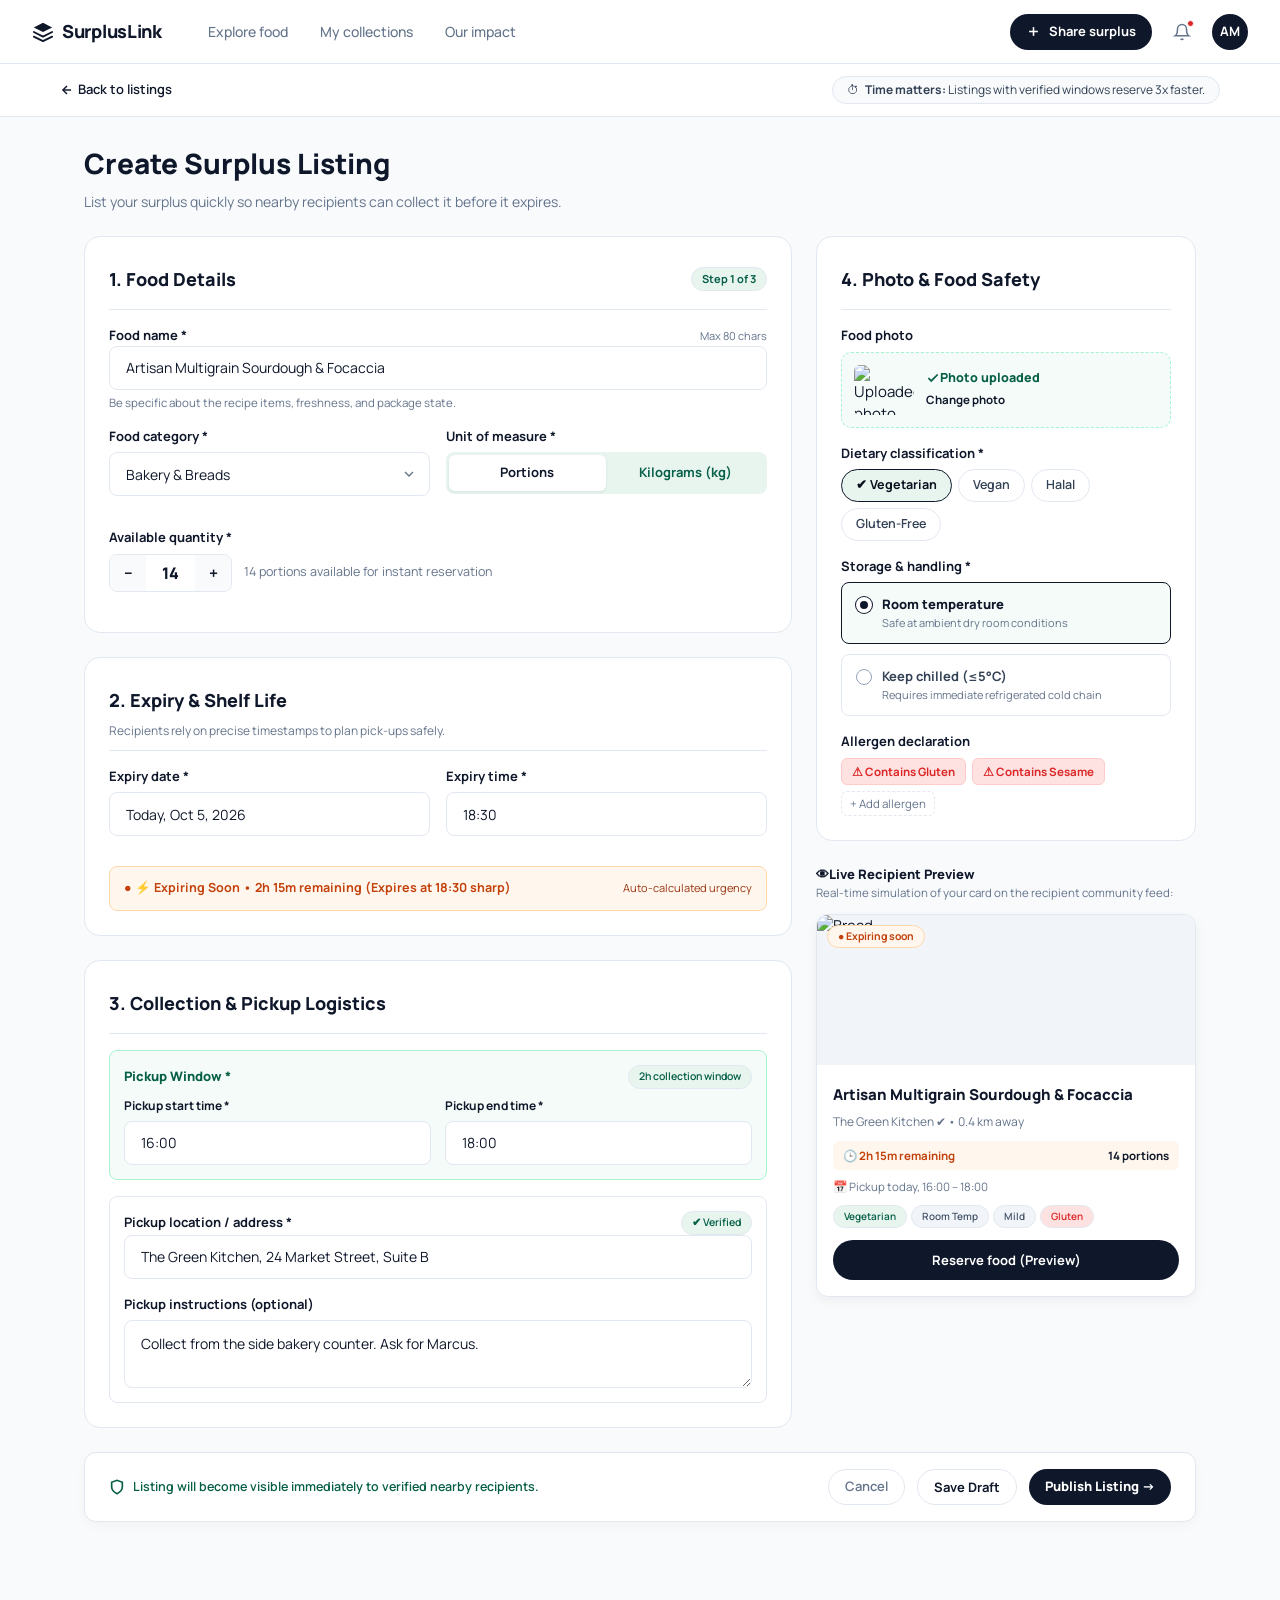
==== create-listing.html @ d0408110 "initial commit" ====
<!DOCTYPE html>
<html lang="en">
<head>
  <meta charset="UTF-8">
  <meta name="viewport" content="width=device-width, initial-scale=1.0">
  <title>Create Surplus Listing – SurplusLink</title>
  <meta name="description" content="List your surplus quickly so nearby recipients can collect it before it expires.">
  <link rel="stylesheet" href="style.css">
  <style>
    .cl-layout {
      display: grid;
      grid-template-columns: 1fr 380px;
      gap: 24px;
      align-items: start;
    }
    .cl-card {
      background: var(--color-surface);
      border: 1px solid var(--color-border);
      border-radius: var(--radius-lg);
      padding: 24px;
      margin-bottom: 24px;
    }
    .cl-toggle-radio,
    .cl-pill-checkbox,
    .cl-radio-input {
      display: none;
    }
    .toggle-group {
      display: inline-flex;
      background: #E8F5EF;
      border-radius: 8px;
      padding: 3px;
      width: 100%;
      gap: 2px;
    }
    .toggle-btn {
      flex: 1;
      border: none;
      background: transparent;
      padding: 8px 12px;
      border-radius: 6px;
      font-size: 13px;
      font-weight: 700;
      color: #065F46;
      cursor: pointer;
      text-align: center;
      transition: all 0.15s ease;
      user-select: none;
      display: inline-block;
    }
    .cl-toggle-radio:checked + .toggle-btn,
    .toggle-btn.active {
      background: #FFFFFF;
      color: #0F172A;
      box-shadow: 0 1px 3px rgba(0,0,0,0.08);
    }
    .stepper-control {
      display: inline-flex;
      align-items: center;
      border: 1px solid var(--color-border);
      border-radius: 8px;
      background: #FFFFFF;
      overflow: hidden;
    }
    .stepper-btn {
      width: 36px;
      height: 36px;
      border: none;
      background: #F8FAFC;
      font-size: 16px;
      font-weight: 700;
      color: #0F172A;
      cursor: pointer;
      display: inline-flex;
      align-items: center;
      justify-content: center;
    }
    .pill-select {
      display: inline-flex;
      align-items: center;
      gap: 4px;
      padding: 6px 14px;
      border-radius: 20px;
      font-size: 12.5px;
      font-weight: 600;
      border: 1px solid var(--color-border);
      background: #FFFFFF;
      color: #334155;
      cursor: pointer;
      transition: all 0.15s ease;
      user-select: none;
    }
    .cl-pill-checkbox:checked + .pill-select,
    .pill-select.active {
      background: #E8F5EF;
      border-color: var(--color-primary);
      color: var(--color-primary-dark);
      font-weight: 700;
    }
    .radio-card {
      border: 1.5px solid var(--color-border);
      border-radius: 8px;
      padding: 12px 14px;
      display: flex;
      align-items: flex-start;
      gap: 10px;
      margin-bottom: 10px;
      cursor: pointer;
      background: #FFFFFF;
      transition: all 0.15s ease;
      user-select: none;
    }
    .radio-card .radio-circle {
      width: 16px;
      height: 16px;
      border-radius: 50%;
      border: 1.5px solid #94A3B8;
      margin-top: 2px;
      transition: all 0.15s ease;
      flex-shrink: 0;
    }
    .cl-radio-input:checked + .radio-card,
    .radio-card.active {
      border-color: var(--color-primary);
      background: #F4FBF8;
    }
    .cl-radio-input:checked + .radio-card .radio-circle {
      background: var(--color-primary);
      border: 4px solid #FFF;
      box-shadow: 0 0 0 1px var(--color-primary);
    }
    .allergen-tag {
      display: inline-flex;
      align-items: center;
      gap: 4px;
      padding: 4px 10px;
      border-radius: 6px;
      font-size: 11.5px;
      font-weight: 700;
      background: #FEE2E2;
      color: #DC2626;
      border: 1px solid #FECACA;
    }
    @media (max-width: 960px) {
      .cl-layout {
        grid-template-columns: 1fr;
      }
    }
  </style>
</head>
<body style="background-color: var(--color-background);">

  <!-- Navbar -->
  <nav class="navbar">
    <a href="explore.html" class="nav-logo">
      <svg width="22" height="22" viewBox="0 0 24 24" fill="none">
        <path d="M12 2L2 7L12 12L22 7L12 2Z" fill="var(--color-primary)"/>
        <path d="M2 17L12 22L22 17" stroke="var(--color-primary)" stroke-width="2" stroke-linecap="round" stroke-linejoin="round"/>
        <path d="M2 12L12 17L22 12" stroke="var(--color-primary)" stroke-width="2" stroke-linecap="round" stroke-linejoin="round"/>
      </svg>
      SurplusLink
    </a>
    <div class="nav-links">
      <a href="explore.html">Explore food</a>
      <a href="reservation.html">My collections</a>
      <a href="analytics.html">Our impact</a>
    </div>
    <div class="nav-actions">
      <a href="create-listing.html" class="btn btn-primary btn-sm">
        <svg width="15" height="15" viewBox="0 0 24 24" fill="none" stroke="currentColor" stroke-width="2.5"><line x1="12" y1="5" x2="12" y2="19"></line><line x1="5" y1="12" x2="19" y2="12"></line></svg>
        Share surplus
      </a>
      <a href="notifications.html" class="nav-icon-btn" title="Notifications">
        <svg width="18" height="18" viewBox="0 0 24 24" fill="none" stroke="currentColor" stroke-width="2"><path d="M18 8A6 6 0 0 0 6 8c0 7-3 9-3 9h18s-3-2-3-9"></path><path d="M13.73 21a2 2 0 0 1-3.46 0"></path></svg>
        <span class="unread-dot"></span>
      </a>
      <a href="profile.html" class="nav-avatar" title="View Profile">AM</a>
    </div>
  </nav>

  <!-- Sub-nav Breadcrumb & Urgency Info -->
  <div style="background: #FFFFFF; border-bottom: 1px solid var(--color-border); padding: 12px 24px;">
    <div class="container" style="padding: 0; display: flex; justify-content: space-between; align-items: center; flex-wrap: wrap; gap: 12px;">
      <a href="explore.html" style="color: var(--color-primary); font-weight: 600; text-decoration: none; font-size: 13px; display: flex; align-items: center; gap: 4px;">
        <svg width="14" height="14" viewBox="0 0 24 24" fill="none" stroke="currentColor" stroke-width="2.5"><line x1="19" y1="12" x2="5" y2="12"></line><polyline points="12 19 5 12 12 5"></polyline></svg>
        Back to listings
      </a>

      <div style="background: #F8FAFC; border: 1px solid var(--color-border); border-radius: 20px; padding: 4px 14px; font-size: 12px; color: #334155; display: flex; align-items: center; gap: 6px;">
        <span>⏱</span>
        <span><strong>Time matters:</strong> Listings with verified windows reserve 3x faster.</span>
      </div>
    </div>
  </div>

  <main class="container" style="padding-top: 24px; padding-bottom: 80px;">

    <!-- Page Header -->
    <div style="margin-bottom: 24px;">
      <h1 style="margin: 0 0 6px 0; font-size: 28px; font-weight: 800; color: #0F172A;">Create Surplus Listing</h1>
      <p class="text-muted" style="margin: 0; font-size: 14px;">
        List your surplus quickly so nearby recipients can collect it before it expires.
      </p>
    </div>

    <div class="cl-layout">
      
      <!-- Left Column: Form Steps 1, 2, 3 -->
      <div class="left-col">
        
        <!-- 1. Food Details -->
        <div class="cl-card">
          <div class="flex justify-between items-center mb-4" style="border-bottom: 1px solid var(--color-border); padding-bottom: 12px;">
            <h2 style="margin: 0; font-size: 18px; font-weight: 800; color: #0F172A;">1. Food Details</h2>
            <span class="badge" style="background: #E8F5EF; color: #065F46; font-size: 11px; font-weight: 700;">Step 1 of 3</span>
          </div>

          <div class="form-group mb-3">
            <div class="flex justify-between items-center mb-1">
              <label class="form-label" style="font-size: 13px; margin: 0;">Food name *</label>
              <span style="font-size: 11px; color: #64748B;">Max 80 chars</span>
            </div>
            <input type="text" class="form-input" value="Artisan Multigrain Sourdough & Focaccia" required>
            <div style="font-size: 11.5px; color: #64748B; margin-top: 4px;">Be specific about the recipe items, freshness, and package state.</div>
          </div>

          <div style="display: grid; grid-template-columns: 1fr 1fr; gap: 16px; margin-bottom: 16px;">
            <div class="form-group">
              <label class="form-label" style="font-size: 13px;">Food category *</label>
              <select class="form-input">
                <option selected>Bakery & Breads</option>
                <option>Prepared Meals</option>
                <option>Fresh Produce</option>
                <option>Dairy & Chilled</option>
              </select>
            </div>

            <div class="form-group">
              <label class="form-label" style="font-size: 13px;">Unit of measure *</label>
              <div class="toggle-group">
                <input type="radio" name="cl_uom" id="uom-portions" class="cl-toggle-radio" checked>
                <label for="uom-portions" class="toggle-btn">Portions</label>
                <input type="radio" name="cl_uom" id="uom-kg" class="cl-toggle-radio">
                <label for="uom-kg" class="toggle-btn">Kilograms (kg)</label>
              </div>
            </div>
          </div>

          <div class="form-group">
            <label class="form-label" style="font-size: 13px;">Available quantity *</label>
            <div class="flex items-center gap-3">
              <div class="stepper-control">
                <button type="button" class="stepper-btn">−</button>
                <span style="font-size: 16px; font-weight: 800; padding: 0 16px; color: #0F172A;">14</span>
                <button type="button" class="stepper-btn">+</button>
              </div>
              <span class="text-muted" style="font-size: 12.5px;">14 portions available for instant reservation</span>
            </div>
          </div>
        </div>

        <!-- 2. Expiry & Shelf Life -->
        <div class="cl-card">
          <div style="border-bottom: 1px solid var(--color-border); padding-bottom: 10px; margin-bottom: 16px;">
            <h2 style="margin: 0 0 4px 0; font-size: 18px; font-weight: 800; color: #0F172A;">2. Expiry & Shelf Life</h2>
            <div class="text-muted" style="font-size: 12px;">Recipients rely on precise timestamps to plan pick-ups safely.</div>
          </div>

          <div style="display: grid; grid-template-columns: 1fr 1fr; gap: 16px; margin-bottom: 14px;">
            <div class="form-group">
              <label class="form-label" style="font-size: 13px;">Expiry date *</label>
              <input type="text" class="form-input" value="Today, Oct 5, 2026">
            </div>

            <div class="form-group">
              <label class="form-label" style="font-size: 13px;">Expiry time *</label>
              <input type="text" class="form-input" value="18:30">
            </div>
          </div>

          <!-- Urgency Banner -->
          <div style="background: #FFF7ED; border: 1px solid #FED7AA; border-radius: 8px; padding: 12px 14px; display: flex; justify-content: space-between; align-items: center; flex-wrap: wrap; gap: 8px; font-size: 12.5px;">
            <div class="flex items-center gap-2" style="color: #C2410C; font-weight: 700;">
              <span>● ⚡ Expiring Soon • 2h 15m remaining (Expires at 18:30 sharp)</span>
            </div>
            <span style="font-size: 11px; color: #9A3412;">Auto-calculated urgency</span>
          </div>
        </div>

        <!-- 3. Collection & Pickup Logistics -->
        <div class="cl-card">
          <div style="border-bottom: 1px solid var(--color-border); padding-bottom: 12px; margin-bottom: 16px;">
            <h2 style="margin: 0; font-size: 18px; font-weight: 800; color: #0F172A;">3. Collection & Pickup Logistics</h2>
          </div>

          <!-- Pickup window box -->
          <div style="background: #F4FBF8; border: 1px solid #A7F3D0; border-radius: 8px; padding: 14px; margin-bottom: 16px;">
            <div class="flex justify-between items-center mb-2">
              <label class="form-label" style="font-size: 13px; color: #065F46; font-weight: 800; margin: 0;">Pickup Window *</label>
              <span class="badge" style="background: #E8F5EF; color: #065F46; font-size: 10.5px;">2h collection window</span>
            </div>
            <div style="display: grid; grid-template-columns: 1fr 1fr; gap: 14px;">
              <div class="form-group" style="margin: 0;">
                <label class="form-label" style="font-size: 12px;">Pickup start time *</label>
                <input type="text" class="form-input" value="16:00" style="background: #FFF;">
              </div>
              <div class="form-group" style="margin: 0;">
                <label class="form-label" style="font-size: 12px;">Pickup end time *</label>
                <input type="text" class="form-input" value="18:00" style="background: #FFF;">
              </div>
            </div>
          </div>

          <!-- Address & Notes -->
          <div style="border: 1px solid var(--color-border); border-radius: 8px; padding: 14px;">
            <div class="form-group mb-3">
              <div class="flex justify-between items-center mb-1">
                <label class="form-label" style="font-size: 13px; margin: 0;">Pickup location / address *</label>
                <span class="badge" style="background: #E8F5EF; color: #065F46; font-size: 10.5px;">✔ Verified</span>
              </div>
              <input type="text" class="form-input" value="The Green Kitchen, 24 Market Street, Suite B" required>
            </div>

            <div class="form-group" style="margin: 0;">
              <label class="form-label" style="font-size: 13px;">Pickup instructions (optional)</label>
              <textarea class="form-input" rows="2">Collect from the side bakery counter. Ask for Marcus.</textarea>
            </div>
          </div>
        </div>

      </div>

      <!-- Right Column: Step 4 Photo & Safety & Live Preview -->
      <div class="right-col">
        
        <!-- 4. Photo & Food Safety -->
        <div class="cl-card">
          <h2 style="margin: 0 0 16px 0; font-size: 18px; font-weight: 800; color: #0F172A; border-bottom: 1px solid var(--color-border); padding-bottom: 12px;">
            4. Photo & Food Safety
          </h2>

          <div class="form-group mb-4">
            <label class="form-label" style="font-size: 13px;">Food photo</label>
            <div style="background: #F4FBF8; border: 1.5px dashed #A7F3D0; border-radius: 10px; padding: 12px; display: flex; align-items: center; gap: 12px;">
              <img src="assets/images/food_sourdough.png" alt="Uploaded photo" style="width: 60px; height: 50px; border-radius: 6px; object-fit: cover;">
              <div>
                <div class="flex items-center gap-1.5" style="font-size: 12.5px; font-weight: 800; color: #065F46;">
                  <svg width="14" height="14" viewBox="0 0 24 24" fill="none" stroke="currentColor" stroke-width="3"><polyline points="20 6 9 17 4 12"></polyline></svg>
                  Photo uploaded
                </div>
                <a href="#" style="font-size: 11.5px; color: var(--color-primary); font-weight: 700; text-decoration: none;">Change photo</a>
              </div>
            </div>
          </div>

          <div class="form-group mb-4">
            <label class="form-label" style="font-size: 13px;">Dietary classification *</label>
            <div style="display: flex; flex-wrap: wrap; gap: 6px;">
              <input type="checkbox" id="cl-diet-veg" class="cl-pill-checkbox" checked>
              <label for="cl-diet-veg" class="pill-select">✔ Vegetarian</label>

              <input type="checkbox" id="cl-diet-vegan" class="cl-pill-checkbox">
              <label for="cl-diet-vegan" class="pill-select">Vegan</label>

              <input type="checkbox" id="cl-diet-halal" class="cl-pill-checkbox">
              <label for="cl-diet-halal" class="pill-select">Halal</label>

              <input type="checkbox" id="cl-diet-gf" class="cl-pill-checkbox">
              <label for="cl-diet-gf" class="pill-select">Gluten-Free</label>
            </div>
          </div>

          <div class="form-group mb-4">
            <label class="form-label" style="font-size: 13px;">Storage & handling *</label>
            <input type="radio" name="cl_storage" id="storage-room" class="cl-radio-input" checked>
            <label for="storage-room" class="radio-card">
              <div class="radio-circle"></div>
              <div>
                <div style="font-size: 13px; font-weight: 800; color: #0F172A;">Room temperature</div>
                <div style="font-size: 11px; color: #64748B;">Safe at ambient dry room conditions</div>
              </div>
            </label>

            <input type="radio" name="cl_storage" id="storage-chilled" class="cl-radio-input">
            <label for="storage-chilled" class="radio-card">
              <div class="radio-circle"></div>
              <div>
                <div style="font-size: 13px; font-weight: 700; color: #334155;">Keep chilled (≤5°C)</div>
                <div style="font-size: 11px; color: #64748B;">Requires immediate refrigerated cold chain</div>
              </div>
            </label>
          </div>

          <div class="form-group" style="margin: 0;">
            <label class="form-label" style="font-size: 13px;">Allergen declaration</label>
            <div style="display: flex; flex-wrap: wrap; gap: 6px;">
              <span class="allergen-tag">⚠ Contains Gluten</span>
              <span class="allergen-tag">⚠ Contains Sesame</span>
              <button type="button" style="border: 1px dashed var(--color-border); background: #FFF; font-size: 11.5px; padding: 4px 8px; border-radius: 6px; cursor: pointer; color: #64748B;">+ Add allergen</button>
            </div>
          </div>
        </div>

        <!-- Live Recipient Preview -->
        <div style="margin-bottom: 24px;">
          <div class="flex items-center gap-1.5 mb-1" style="font-size: 13px; font-weight: 800; color: #0F172A;">
            <span>👁</span> Live Recipient Preview
          </div>
          <p class="text-muted" style="margin: 0 0 12px 0; font-size: 11.5px;">
            Real-time simulation of your card on the recipient community feed:
          </p>

          <!-- Listing card preview -->
          <div class="card" style="border: 1px solid var(--color-border); border-radius: 12px; overflow: hidden; background: #FFFFFF; box-shadow: 0 4px 12px rgba(0,0,0,0.05);">
            <div style="position: relative; height: 150px; background: #F1F5F9;">
              <img src="assets/images/food_sourdough.png" alt="Bread" style="width: 100%; height: 100%; object-fit: cover;">
              <span class="badge" style="position: absolute; top: 10px; left: 10px; background: #FFF7ED; color: #C2410C; border: 1px solid #FED7AA; font-weight: 700; font-size: 10.5px;">
                ● Expiring soon
              </span>
            </div>

            <div style="padding: 16px;">
              <h3 style="margin: 0 0 4px 0; font-size: 15px; font-weight: 800; color: #0F172A;">Artisan Multigrain Sourdough & Focaccia</h3>
              <div class="text-muted" style="font-size: 12px; margin-bottom: 10px;">The Green Kitchen ✔ • 0.4 km away</div>

              <div style="background: #FFF7ED; border-radius: 6px; padding: 6px 10px; display: flex; justify-content: space-between; align-items: center; font-size: 11.5px; margin-bottom: 8px;">
                <span style="color: #C2410C; font-weight: 700;">🕒 2h 15m remaining</span>
                <strong style="color: #0F172A;">14 portions</strong>
              </div>

              <div style="font-size: 11.5px; color: #64748B; margin-bottom: 10px;">
                📅 Pickup today, 16:00 – 18:00
              </div>

              <div style="display: flex; gap: 4px; flex-wrap: wrap; margin-bottom: 12px;">
                <span class="badge" style="background: #E8F5EF; color: #065F46; font-size: 10px;">Vegetarian</span>
                <span class="badge" style="background: #F1F5F9; color: #475569; font-size: 10px;">Room Temp</span>
                <span class="badge" style="background: #F1F5F9; color: #475569; font-size: 10px;">Mild</span>
                <span class="badge" style="background: #FEE2E2; color: #DC2626; font-size: 10px;">Gluten</span>
              </div>

              <button class="btn btn-primary" style="width: 100%; font-size: 13px; padding: 10px; justify-content: center;" disabled>
                Reserve food (Preview)
              </button>
            </div>
          </div>
        </div>

      </div>
    </div>

    <!-- Bottom Action Bar -->
    <div style="background: #FFFFFF; border: 1px solid var(--color-border); border-radius: 12px; padding: 16px 24px; display: flex; justify-content: space-between; align-items: center; flex-wrap: wrap; gap: 16px; box-shadow: 0 4px 12px rgba(0,0,0,0.03);">
      <div class="flex items-center gap-2" style="font-size: 12.5px; color: #065F46; font-weight: 600;">
        <svg width="16" height="16" viewBox="0 0 24 24" fill="none" stroke="currentColor" stroke-width="2.5"><path d="M12 22s8-4 8-10V5l-8-3-8 3v7c0 6 8 10 8 10z"></path></svg>
        Listing will become visible immediately to verified nearby recipients.
      </div>

      <div class="flex gap-3">
        <a href="explore.html" class="btn btn-outline btn-sm" style="border-color: var(--color-border); color: #64748B; font-weight: 600; text-decoration: none;">
          Cancel
        </a>
        <button type="button" class="btn btn-outline btn-sm" style="border-color: var(--color-border); color: #0F172A; font-weight: 700;">
          Save Draft
        </button>
        <a href="listing-details.html" class="btn btn-primary btn-sm" style="font-weight: 800; text-decoration: none;">
          Publish Listing →
        </a>
      </div>
    </div>

  </main>

  <!-- Mobile Bottom Nav -->
  <div class="mobile-nav">
    <a href="explore.html" class="mobile-nav-item">
      <svg width="22" height="22" viewBox="0 0 24 24" fill="none" stroke="currentColor" stroke-width="2"><circle cx="12" cy="12" r="10"></circle><polygon points="16.24 7.76 14.12 14.12 7.76 16.24 9.88 9.88 16.24 7.76"></polygon></svg>
      <span>Explore</span>
    </a>
    <a href="reservation.html" class="mobile-nav-item">
      <svg width="22" height="22" viewBox="0 0 24 24" fill="none" stroke="currentColor" stroke-width="2"><path d="M21 16V8a2 2 0 0 0-1-1.73l-7-4a2 2 0 0 0-2 0l-7 4A2 2 0 0 0 3 8v8a2 2 0 0 0 1 1.73l7 4a2 2 0 0 0 2 0l7-4A2 2 0 0 0 21 16z"></path></svg>
      <span>Collections</span>
    </a>
    <a href="analytics.html" class="mobile-nav-item">
      <svg width="22" height="22" viewBox="0 0 24 24" fill="none" stroke="currentColor" stroke-width="2"><path d="M21.21 15.89A10 10 0 1 1 8 2.83"></path><path d="M22 12A10 10 0 0 0 12 2v10z"></path></svg>
      <span>Impact</span>
    </a>
    <a href="profile.html" class="mobile-nav-item">
      <svg width="22" height="22" viewBox="0 0 24 24" fill="none" stroke="currentColor" stroke-width="2"><path d="M20 21v-2a4 4 0 0 0-4-4H8a4 4 0 0 0-4 4v2"></path><circle cx="12" cy="7" r="4"></circle></svg>
      <span>Profile</span>
    </a>
  </div>

</body>
</html>
---- style.css ----
@import url('https://fonts.googleapis.com/css2?family=Manrope:wght@400;500;600;700;800&display=swap');

:root {
  /* Primary Action & Brand Color: Navy Blue */
  --color-primary: #0F172A;
  --color-primary-dark: #0A0F1D;
  --color-primary-light: #1E293B;
  --color-primary-subtle: #F1F5F9;
  --color-navy: #0F172A;
  --color-navy-hover: #1E293B;
  --color-navy-light: #F8FAFC;
  --color-nav-active-bg: #E2E8F0;

  /* Secondary Sustainability & Food Rescue Accents: Green & Teal */
  --color-green: #176B4D;
  --color-dark-green: #0D4D38;
  --color-teal: #0D9488;
  --color-success: #16A34A;
  --color-success-bg: #E8F5EF;
  --color-success-border: #A7F3D0;

  /* Warnings & Urgency */
  --color-warning: #D97A00;
  --color-warning-bg: #FEF6ED;
  --color-warning-border: #FED7AA;
  --color-critical: #DC2626;
  --color-critical-bg: #FEF2F2;

  /* Neutrals & Surfaces */
  --color-background: #F8FAFC;
  --color-surface: #FFFFFF;
  --color-text: #0F172A;
  --color-muted: #64748B;
  --color-border: #E2E8F0;

  /* Typography */
  --font-family: 'Manrope', sans-serif;
  --text-display: 800 48px/56px var(--font-family);
  --text-h1: 700 36px/44px var(--font-family);
  --text-h2: 700 28px/36px var(--font-family);
  --text-h3: 600 20px/28px var(--font-family);
  --text-body: 400 15px/22px var(--font-family);
  --text-small: 400 13px/18px var(--font-family);
  --text-caption: 500 11px/15px var(--font-family);
  --text-button: 600 14px/20px var(--font-family);

  /* Spacing */
  --spacing-1: 4px;
  --spacing-2: 8px;
  --spacing-3: 12px;
  --spacing-4: 16px;
  --spacing-6: 24px;
  --spacing-8: 32px;
  --spacing-10: 40px;
  --spacing-12: 48px;
  --spacing-16: 64px;

  /* Radius */
  --radius-xs: 4px;
  --radius-sm: 8px;
  --radius-md: 12px;
  --radius-lg: 16px;
  --radius-xl: 24px;
  --radius-pill: 9999px;

  /* Shadows */
  --shadow-sm: 0 1px 3px rgba(15, 23, 42, 0.05), 0 1px 2px rgba(15, 23, 42, 0.03);
  --shadow-md: 0 4px 12px rgba(15, 23, 42, 0.08);
  --shadow-lg: 0 8px 24px rgba(15, 23, 42, 0.12);
}

/* ============================
   RESET
   ============================ */
*, *::before, *::after {
  margin: 0;
  padding: 0;
  box-sizing: border-box;
}

html { scroll-behavior: smooth; }

body {
  font-family: var(--font-family);
  font-size: 15px;
  line-height: 1.5;
  color: var(--color-text);
  background-color: var(--color-background);
  -webkit-font-smoothing: antialiased;
  -moz-osx-font-smoothing: grayscale;
}

h1 { font: var(--text-h1); margin-bottom: var(--spacing-4); color: var(--color-text); }
h2 { font: var(--text-h2); margin-bottom: var(--spacing-3); color: var(--color-text); }
h3 { font: var(--text-h3); margin-bottom: var(--spacing-2); color: var(--color-text); }
p  { margin-bottom: var(--spacing-4); }

a {
  color: inherit;
  text-decoration: none;
  transition: color 0.15s ease;
}

ul { list-style: none; }

img {
  max-width: 100%;
  height: auto;
  display: block;
}

button { font-family: var(--font-family); cursor: pointer; }

/* ============================
   LAYOUT
   ============================ */
.container {
  width: 100%;
  max-width: 1160px;
  margin: 0 auto;
  padding: 0 var(--spacing-6);
}

/* ============================
   NAVBAR
   ============================ */
.navbar {
  position: sticky;
  top: 0;
  z-index: 200;
  background-color: var(--color-surface);
  height: 64px;
  display: flex;
  align-items: center;
  padding: 0 var(--spacing-8);
  border-bottom: 1px solid var(--color-border);
  gap: var(--spacing-8);
}

.nav-logo {
  display: flex;
  align-items: center;
  gap: 8px;
  font-size: 18px;
  font-weight: 800;
  color: var(--color-text);
  letter-spacing: -0.3px;
  flex-shrink: 0;
  text-decoration: none;
}

.nav-logo svg {
  color: var(--color-primary);
}

.nav-links {
  display: flex;
  align-items: center;
  gap: 4px;
  flex: 1;
  justify-content: flex-start;
}

.nav-links a {
  padding: 6px 14px;
  border-radius: var(--radius-pill);
  font-size: 14px;
  font-weight: 500;
  color: var(--color-muted);
  transition: all 0.15s ease;
  white-space: nowrap;
}

.nav-links a:hover {
  color: var(--color-text);
  background-color: #F1F5F9;
}

.nav-links a.active {
  background-color: var(--color-nav-active-bg);
  color: var(--color-primary);
  font-weight: 700;
}

.nav-actions {
  display: flex;
  align-items: center;
  gap: var(--spacing-3);
  flex-shrink: 0;
}

.nav-icon-btn {
  width: 36px;
  height: 36px;
  border-radius: 50%;
  display: flex;
  align-items: center;
  justify-content: center;
  color: var(--color-muted);
  position: relative;
  border: none;
  background: transparent;
  cursor: pointer;
  transition: background 0.15s;
  text-decoration: none;
}

.nav-icon-btn:hover { background: #F1F5F9; }

.unread-dot, .nav-badge {
  position: absolute;
  top: 6px;
  right: 6px;
  width: 7px;
  height: 7px;
  background: var(--color-critical);
  border: 1.5px solid white;
  border-radius: 50%;
}

.nav-avatar {
  width: 36px;
  height: 36px;
  border-radius: 50%;
  background-color: var(--color-primary);
  color: white;
  font-size: 13px;
  font-weight: 700;
  display: flex;
  align-items: center;
  justify-content: center;
  cursor: pointer;
  flex-shrink: 0;
  text-decoration: none;
}

/* ============================
   MOBILE BOTTOM NAV
   ============================ */
.mobile-nav {
  display: none;
  position: fixed;
  bottom: 0;
  left: 0;
  right: 0;
  background-color: var(--color-surface);
  border-top: 1px solid var(--color-border);
  padding: 8px 0 12px;
  justify-content: space-around;
  z-index: 300;
}

.mobile-nav-item {
  display: flex;
  flex-direction: column;
  align-items: center;
  gap: 4px;
  color: var(--color-muted);
  font-size: 11px;
  font-weight: 500;
  padding: 0 16px;
  text-decoration: none;
}

.mobile-nav-item.active {
  color: var(--color-primary);
  font-weight: 700;
}

.mobile-nav-item svg {
  width: 22px;
  height: 22px;
}

/* ============================
   BUTTONS
   ============================ */
.btn {
  display: inline-flex;
  align-items: center;
  justify-content: center;
  gap: var(--spacing-2);
  padding: 0 var(--spacing-6);
  height: 40px;
  border-radius: var(--radius-pill);
  font-family: var(--font-family);
  font-size: 14px;
  font-weight: 700;
  cursor: pointer;
  border: none;
  transition: all 0.18s ease;
  white-space: nowrap;
  text-decoration: none;
}

.btn-sm {
  height: 36px;
  padding: 0 var(--spacing-4);
  font-size: 13px;
}

.btn-primary {
  background-color: var(--color-primary);
  color: #FFFFFF;
}
.btn-primary:hover {
  background-color: var(--color-primary-light);
  color: #FFFFFF;
}

.btn-secondary {
  background-color: var(--color-primary);
  color: #FFFFFF;
}
.btn-secondary:hover {
  background-color: var(--color-primary-light);
}

.btn-outline {
  background-color: var(--color-surface);
  color: var(--color-text);
  border: 1px solid var(--color-border);
}
.btn-outline:hover {
  background-color: #F8FAFC;
}

.btn-warning {
  background-color: var(--color-warning);
  color: white;
}
.btn-warning:hover { filter: brightness(0.92); }

.btn-critical {
  background-color: var(--color-critical);
  color: white;
}
.btn-critical:hover { filter: brightness(0.92); }

.btn-ghost {
  background: transparent;
  color: var(--color-primary);
  border: 1px solid transparent;
}
.btn-ghost:hover { background: #F1F5F9; }

/* ============================
   BADGES / TAGS
   ============================ */
.badge {
  display: inline-flex;
  align-items: center;
  gap: var(--spacing-1);
  padding: 3px 10px;
  border-radius: var(--radius-pill);
  font-size: 12px;
  font-weight: 600;
  background-color: #F1F5F9;
  border: 1px solid var(--color-border);
  color: var(--color-muted);
  white-space: nowrap;
}

.badge-success {
  background: var(--color-success-bg);
  color: #065F46;
  border-color: var(--color-success-border);
}

.badge-warning {
  background: var(--color-warning-bg);
  color: var(--color-warning);
  border-color: var(--color-warning-border);
}

.badge-critical {
  background: var(--color-critical-bg);
  color: var(--color-critical);
  border-color: #FECACA;
}

.badge-dot {
  width: 7px;
  height: 7px;
  border-radius: 50%;
  display: inline-block;
}
.badge-success .badge-dot { background: var(--color-success); }
.badge-warning .badge-dot { background: var(--color-warning-border); }
.badge-critical .badge-dot { background: var(--color-critical); }

/* ============================
   INPUTS & FORMS
   ============================ */
.form-group {
  margin-bottom: var(--spacing-4);
}

.form-label, .input-label {
  display: block;
  font-size: 13px;
  font-weight: 700;
  color: var(--color-text);
  margin-bottom: 6px;
}

.form-input, .input-field {
  width: 100%;
  height: 44px;
  padding: 0 var(--spacing-4);
  border: 1.5px solid var(--color-border);
  border-radius: var(--radius-sm);
  font-family: var(--font-family);
  font-size: 14px;
  color: var(--color-text);
  background-color: var(--color-surface);
  outline: none;
  transition: all 0.15s ease;
  display: flex;
  align-items: center;
}

.form-input:focus, .input-field:focus {
  border-color: var(--color-primary);
  box-shadow: 0 0 0 3px rgba(15, 23, 42, 0.08);
}

textarea.form-input, textarea.input-field {
  height: auto;
  padding: 12px var(--spacing-4);
  resize: vertical;
  display: block;
  line-height: 1.5;
}

select.form-input, select.input-field {
  appearance: none;
  background-image: url("data:image/svg+xml,%3Csvg width='16' height='16' viewBox='0 0 24 24' fill='none' stroke='%2364748B' stroke-width='2' xmlns='http://www.w3.org/2000/svg'%3E%3Cpolyline points='6 9 12 15 18 9'/%3E%3C/svg%3E");
  background-repeat: no-repeat;
  background-position: right 12px center;
  cursor: pointer;
}

.search-bar {
  display: flex;
  align-items: center;
  background-color: var(--color-surface);
  border: 1px solid var(--color-border);
  border-radius: var(--radius-sm);
  padding: 0 var(--spacing-4);
  height: 44px;
  gap: var(--spacing-2);
}

.search-bar input {
  flex: 1;
  border: none;
  outline: none;
  font-family: var(--font-family);
  font-size: 14px;
  color: var(--color-text);
  background: transparent;
}

.search-bar input::placeholder { color: var(--color-muted); }

/* ============================
   CARDS
   ============================ */
.card {
  background-color: var(--color-surface);
  border: 1px solid var(--color-border);
  border-radius: var(--radius-lg);
  overflow: hidden;
}

.card-body {
  padding: var(--spacing-6);
}

/* ============================
   FOOD LISTING CARDS
   ============================ */
.listing-card {
  background: var(--color-surface);
  border: 1px solid var(--color-border);
  border-radius: var(--radius-lg);
  overflow: hidden;
  display: flex;
  flex-direction: column;
  box-shadow: var(--shadow-sm);
  transition: box-shadow 0.2s ease;
}

.listing-card:hover {
  box-shadow: var(--shadow-md);
}

.listing-card.critical-card {
  border: 1.5px solid #FFAAAA;
}

.listing-card.expired-card {
  opacity: 0.65;
}

.listing-card__image {
  position: relative;
  height: 190px;
  overflow: hidden;
  background: #E2E8F0;
}

.listing-card__image img {
  width: 100%;
  height: 100%;
  object-fit: cover;
}

.listing-card__badge {
  position: absolute;
  top: 12px;
  left: 12px;
}

.listing-card__body {
  padding: 16px;
  flex: 1;
  display: flex;
  flex-direction: column;
}

.listing-card__title {
  font-size: 17px;
  font-weight: 800;
  color: var(--color-text);
  margin-bottom: 12px;
  line-height: 1.35;
}

.listing-card__urgency {
  border-radius: var(--radius-sm);
  padding: 10px 14px;
  display: flex;
  justify-content: space-between;
  align-items: center;
  margin-bottom: 12px;
}

.listing-card__urgency.warning {
  background: var(--color-warning-bg);
  border: 1px solid var(--color-warning-border);
}

.listing-card__urgency.critical {
  background: var(--color-critical-bg);
  border: 1px solid #FECACA;
}

.listing-card__urgency.available {
  background: var(--color-success-bg);
  border: 1px solid var(--color-success-border);
}

.listing-card__urgency.expired {
  background: #F1F5F9;
  border: 1px solid var(--color-border);
}

.urgency-label {
  font-size: 9.5px;
  font-weight: 800;
  letter-spacing: 0.8px;
  text-transform: uppercase;
  margin-bottom: 2px;
}

.urgency-time {
  font-size: 16px;
  font-weight: 800;
}

.urgency-portions {
  font-size: 13px;
  font-weight: 700;
  padding: 3px 10px;
  border-radius: var(--radius-pill);
  background: white;
  border: 1px solid;
  white-space: nowrap;
}

.listing-card__meta {
  font-size: 13px;
  color: var(--color-muted);
  margin-bottom: 4px;
  display: flex;
  align-items: center;
  gap: 6px;
}

.listing-card__tags {
  display: flex;
  flex-wrap: wrap;
  gap: 6px;
  margin: 10px 0 14px;
}

.listing-card__tag {
  font-size: 11px;
  font-weight: 600;
  padding: 3px 9px;
  border-radius: var(--radius-pill);
  background: #F1F5F9;
  color: var(--color-muted);
  border: 1px solid var(--color-border);
}

/* ============================
   GRID
   ============================ */
.grid-listings {
  display: grid;
  grid-template-columns: repeat(3, 1fr);
  gap: var(--spacing-6);
  margin-bottom: var(--spacing-8);
}

/* ============================
   FEED LAYOUT
   ============================ */
.feed-layout {
  display: grid;
  grid-template-columns: 280px 1fr;
  gap: var(--spacing-8);
  align-items: start;
}

/* ============================
   FILTER PANEL
   ============================ */
.filter-panel {
  background: var(--color-surface);
  border: 1px solid var(--color-border);
  border-radius: var(--radius-lg);
  padding: 20px;
  position: sticky;
  top: 80px;
}

.filter-section {
  padding-bottom: 18px;
  margin-bottom: 18px;
  border-bottom: 1px solid var(--color-border);
}
.filter-section:last-child {
  border-bottom: none;
  padding-bottom: 0;
  margin-bottom: 0;
}

.filter-title {
  font-size: 13px;
  font-weight: 800;
  color: var(--color-text);
  margin-bottom: 10px;
  text-transform: uppercase;
  letter-spacing: 0.5px;
}

.filter-option {
  display: flex;
  align-items: center;
  gap: 8px;
  margin-bottom: 8px;
  font-size: 13.5px;
  color: var(--color-text);
  cursor: pointer;
}

.filter-option input[type="checkbox"],
.filter-option input[type="radio"] {
  accent-color: var(--color-primary);
  width: 15px;
  height: 15px;
  cursor: pointer;
}

/* ============================
   HELPERS & UTILITIES
   ============================ */
.flex { display: flex; }
.items-center { align-items: center; }
.items-start { align-items: flex-start; }
.justify-between { justify-content: space-between; }
.justify-center { justify-content: center; }
.gap-1 { gap: var(--spacing-1); }
.gap-2 { gap: var(--spacing-2); }
.gap-3 { gap: var(--spacing-3); }
.gap-4 { gap: var(--spacing-4); }
.gap-6 { gap: var(--spacing-6); }

.mt-2 { margin-top: var(--spacing-2); }
.mt-4 { margin-top: var(--spacing-4); }
.mt-6 { margin-top: var(--spacing-6); }
.mt-8 { margin-top: var(--spacing-8); }
.mb-2 { margin-bottom: var(--spacing-2); }
.mb-4 { margin-bottom: var(--spacing-4); }
.mb-6 { margin-bottom: var(--spacing-6); }
.mb-8 { margin-bottom: var(--spacing-8); }

.text-muted { color: var(--color-muted); }
.text-small { font-size: 13px; }

/* ============================
   RESPONSIVE MEDIA QUERIES
   ============================ */
@media (max-width: 1024px) {
  .grid-listings {
    grid-template-columns: repeat(2, 1fr);
  }
}

@media (max-width: 860px) {
  .feed-layout {
    grid-template-columns: 1fr;
  }
  .filter-panel {
    display: none;
  }
  .navbar {
    padding: 0 var(--spacing-4);
  }
  .nav-links {
    display: none;
  }
  .mobile-nav {
    display: flex;
  }
}

@media (max-width: 600px) {
  .grid-listings {
    grid-template-columns: 1fr;
  }
  .container {
    padding: 0 var(--spacing-4);
  }
}
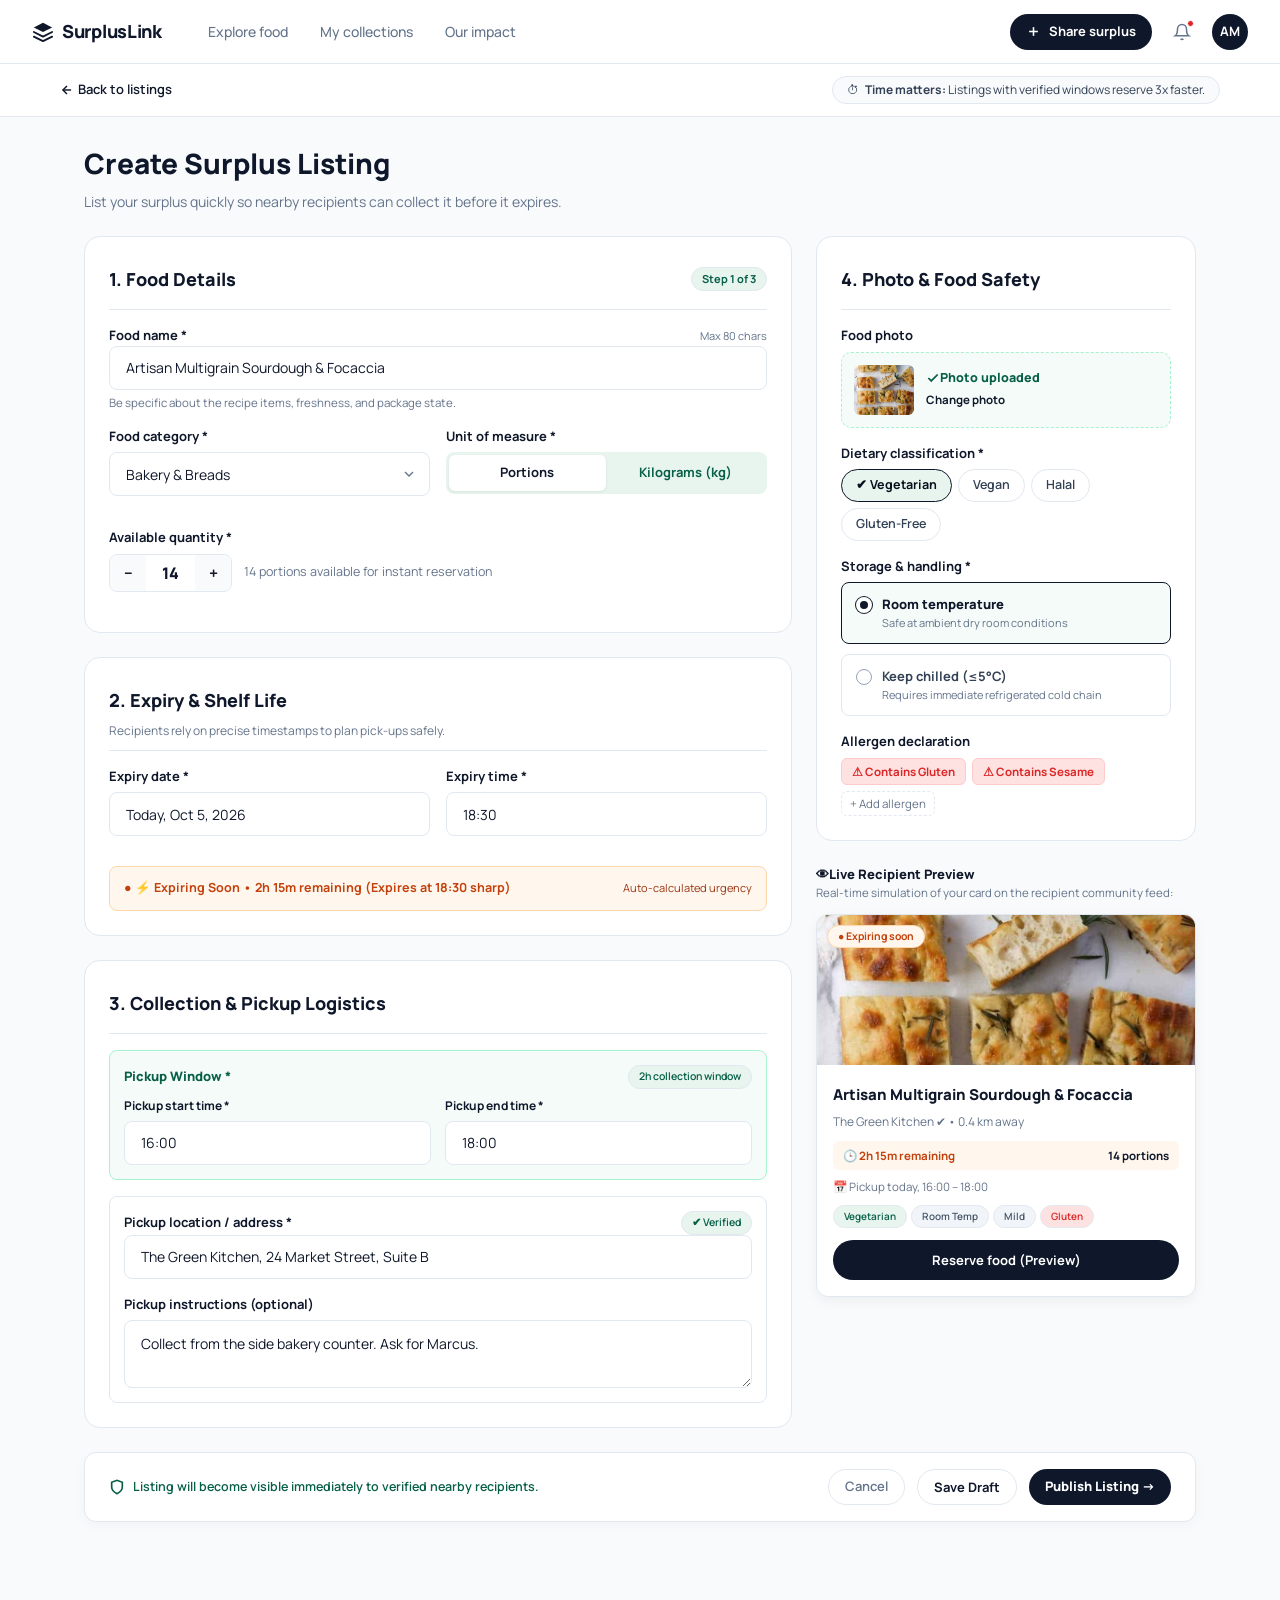
==== commit 46411f45: "sourdough" ====
--- a/create-listing.html
+++ b/create-listing.html
@@ -342,7 +342,7 @@
           <div class="form-group mb-4">
             <label class="form-label" style="font-size: 13px;">Food photo</label>
             <div style="background: #F4FBF8; border: 1.5px dashed #A7F3D0; border-radius: 10px; padding: 12px; display: flex; align-items: center; gap: 12px;">
-              <img src="assets/images/food_sourdough.png" alt="Uploaded photo" style="width: 60px; height: 50px; border-radius: 6px; object-fit: cover;">
+              <img src="assets/images/food_sourdough.jpg" alt="Uploaded photo" style="width: 60px; height: 50px; border-radius: 6px; object-fit: cover;">
               <div>
                 <div class="flex items-center gap-1.5" style="font-size: 12.5px; font-weight: 800; color: #065F46;">
                   <svg width="14" height="14" viewBox="0 0 24 24" fill="none" stroke="currentColor" stroke-width="3"><polyline points="20 6 9 17 4 12"></polyline></svg>
@@ -413,7 +413,7 @@
           <!-- Listing card preview -->
           <div class="card" style="border: 1px solid var(--color-border); border-radius: 12px; overflow: hidden; background: #FFFFFF; box-shadow: 0 4px 12px rgba(0,0,0,0.05);">
             <div style="position: relative; height: 150px; background: #F1F5F9;">
-              <img src="assets/images/food_sourdough.png" alt="Bread" style="width: 100%; height: 100%; object-fit: cover;">
+              <img src="assets/images/food_sourdough.jpg" alt="Bread" style="width: 100%; height: 100%; object-fit: cover;">
               <span class="badge" style="position: absolute; top: 10px; left: 10px; background: #FFF7ED; color: #C2410C; border: 1px solid #FED7AA; font-weight: 700; font-size: 10.5px;">
                 ● Expiring soon
               </span>
